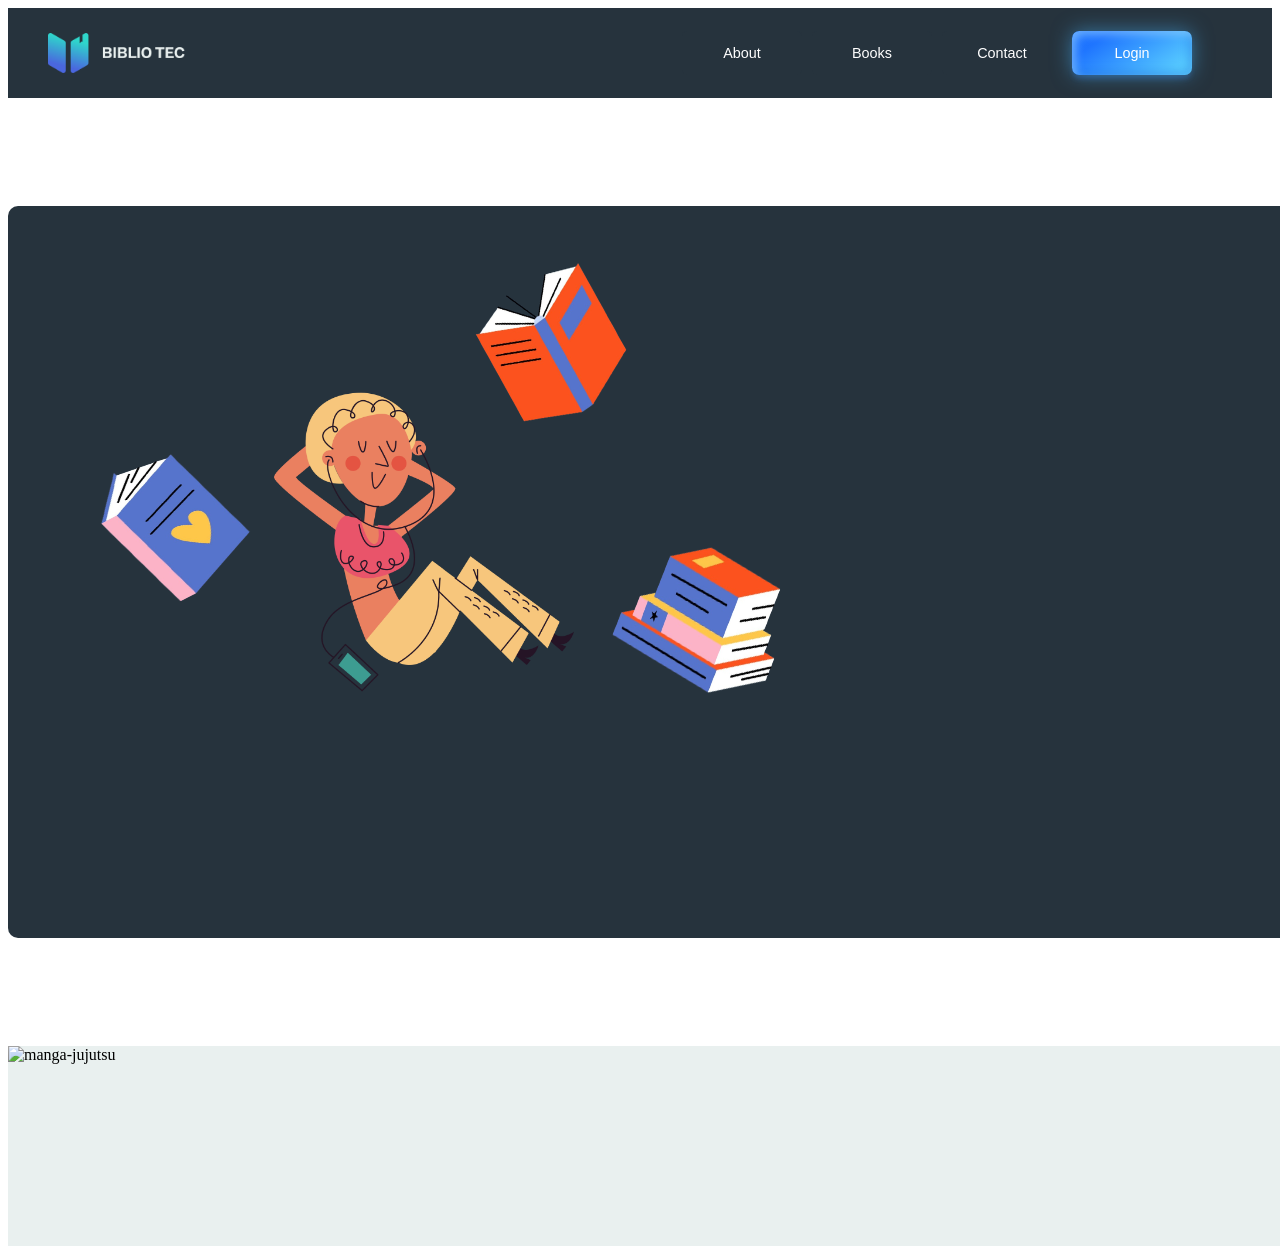
==== index.html @ cd89d14d "atualizado" ====
<!doctype html>
<html lang="pt-BR">
  <head>
    <meta charset="utf-8">
    <meta name="viewport" content="width=device-width, initial-scale=1.0">
    <link rel="stylesheet" href="style.css">
    <title>Exemplo de Header</title>
  </head>
  <header class="header">
       <img src="imagens/Group 106 (1).png" alt="" class="logo">
        <div class="botoes">
       <button class="button">About</button>
     <button class="">Books</button>
     <button class="">Contact</button>
     <div class="btn_space">
     <button class="btn">Login</button>
     </div>
     </div>
      <nav class>
      </nav>
    </header>
  <body>
    
     <div class="container">
      <div class=" slogan">
        <img src="imagens/ouvindo (1).png" alt="" class="mulher">
      <img src="imagens/cut8-removebg-preview (2).png" alt="" class="livro1">
      <img src="imagens/cut6-removebg-preview.png" alt="" class="livro2">
      <img src="imagens/cut7-removebg-preview (2).png" alt="" class="livro3">

        </div>

      </div>

  <script src="script.js"></script>

  <div class="bestseller">
<img src="imagens/D_NQ_NP_2X_841352-MLA82475166057_022025-F.webp" alt="manga-jujutsu" class="manga">
  </div>


  </body>
</html>
---- style.css ----
body {
  display: flex;
  flex-direction: column;
  /* align-items: center; */
  min-height: 100vh;

}

:root {
    --cinza: #26333D; 
    --azul: #4A67DF;
    --ciano: #2FD6CB;
    --cinza-claro: #E9F0EF;
    --branco: #FFFFFF;
}

header {
    height:90px;
    width: auto;
    background-color: #26333D;
    padding: 0 40px;
    /* box-sizing: border-box; */
    display: flex;
    align-items: center;
}

.logo{

    height:40px ;
    width: auto;
    margin-right: auto;

}




.botoes {
  display: flex;
  gap: 10px; 
  margin-right: 40px;
}

button {
--clr-font-main: hsla(0 0% 20% / 100);

  --radii: 0.5em;
  cursor: pointer;
  padding: 0.9em 1.4em;
  min-width: 120px;
  min-height: 44px;
  font-size: var(--size, 0.90rem);
  font-weight: 500;
  transition: 0.8s;
  background-size: 280% auto;
  background-image: linear-gradient(
    325deg,
    var(--btn-bg-2) 0%,
    var(--btn-bg-1) 55%,
    var(--btn-bg-2) 90%
  ); 
  border: none;
  border-radius: var(--radii);
   color: var(--btn-bg-color); 

   background-color: var(--cinza);
  color: hwb(0 100% 0%);
  border: none;
  padding: 8px 16px;
  border-radius: 5px;
  cursor: pointer;
  height: 20px;
  width: 50px; 
}

.mulher{
  height: 300px;
  width: 300px;
  position: relative;
  left: 250px;
  top: 170px;
  margin-left: 0;
  animation: flutuar 5s ease-in-out infinite;

}
  
.slogan{
height: 700px ;
  width: 1700px;
  padding: 1rem;
  background-color: var(--cinza);
  border-radius: 10px;
   font-weight: 600;
  /* color: rgb(31 41 55); */
}

.container{
  box-sizing: border-box;
  width: 2000px
  max-width: 1200px; /* limitação para não estourar telas grandes */
  height: 900px;
  display: flex;
  justify-content: center;
  align-items: center;
  margin: 24px auto; /* centraliza horizontalmente */
}


.btn {
  --clr-font-main: hsla(0 0% 20% / 100);
  --btn-bg-1: hsla(194 100% 69% / 1);
  --btn-bg-2: hsla(217 100% 56% / 1);
  --btn-bg-color: hsla(360 100% 100% / 1);
  --radii: 0.5em;
  cursor: pointer;
  padding: 0.9em 1.4em;
  min-width: 120px;
  min-height: 44px;
  font-size: var(--size, 0.90rem);
  font-weight: 500;
  transition: 0.8s;
  background-size: 280% auto;
  background-image: linear-gradient(
    325deg,
    var(--btn-bg-2) 0%,
    var(--btn-bg-1) 55%,
    var(--btn-bg-2) 90%
  );
  border: none;
  border-radius: var(--radii);
  color: var(--btn-bg-color);
  box-shadow:
    0px 0px 20px rgba(71, 184, 255, 0.5),
    0px 5px 5px -1px rgba(58, 125, 233, 0.25),
    inset 4px 4px 8px rgba(175, 230, 255, 0.5),
    inset -4px -4px 8px rgba(19, 95, 216, 0.35);
}

.btn-shadow:is(:focus, :focus-visible, :active) {
  outline: none;
  box-shadow:
    0 0 0 3px var(--btn-bg-color),
    0 0 0 6px var(--btn-bg-2);
}

.btn:hover {
   background-position: right top;
}

.btn:active {
 transition: linear;
}


.container {
  /* mantido por compatibilidade: usa max-width e margin para centralizar */
  gap: 10px;
}

.folder {
  width: min-content;
  margin: auto;
  animation: float 2s infinite linear;
}



@keyframes flutuar {
  0%,100%{
    transform: translateY(0);
  
  }
  50%{
    transform: translateY(-30px);
  }
}

.livro1{

 height: 150px;
  width: 170px;
  position: relative;
  left: 290px;
  top: 170px;
  margin-left: 0;
  transform: rotate(15deg);
 animation: flutuar 3s ease-in-out infinite;
 
 
}


.livro2{

 height: 150px;
  width: 150px;
  position: relative;
 right: 400px;
  top: 170px;
  margin-left: 0;
   transform: rotate(-15deg);
   margin-bottom: 90px;
    animation: flutuar 3s ease-in-out infinite;
   


 
}

.livro3{
  
 height: 150px;
  width: 150px;
  position: relative;
    top: -100px;

  margin-left: 0;
   transform: rotate(-15deg);
   left: -180px;
   transform: rotate(-15deg);
   animation: flutuar 4s ease-in-out infinite;



}

.bestseller{
  width: 2000px;
  height: 200px;
  background-color: var(--cinza-claro)
}

.manga{
  height: 300px;
  width: 200px;
}
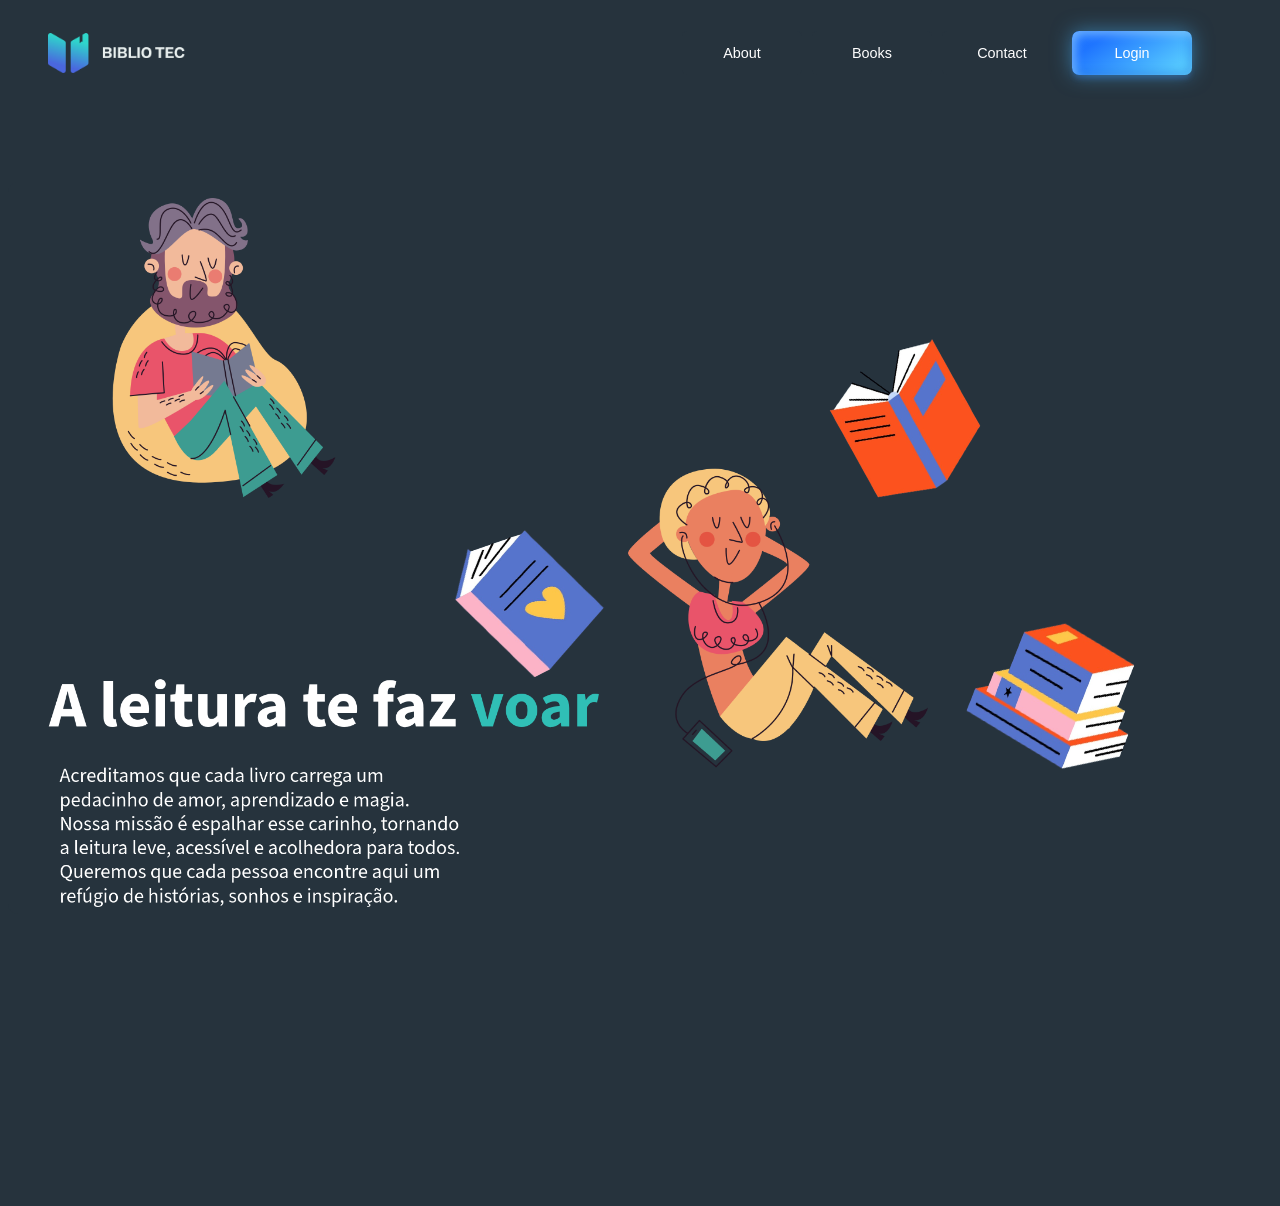
==== commit 4283e59b: "atualizadoJenni" ====
--- a/index.html
+++ b/index.html
@@ -7,7 +7,7 @@
     <title>Exemplo de Header</title>
   </head>
   <header class="header">
-       <img src="imagens/Group 106 (1).png" alt="" class="logo">
+<img src="imagens/Group 106 (1).png" alt="" class="logo">
         <div class="botoes">
        <button class="button">About</button>
      <button class="">Books</button>
@@ -23,20 +23,18 @@
     
      <div class="container">
       <div class=" slogan">
+            <img src="imagens/lendo.png" alt="" class="homem">
         <img src="imagens/ouvindo (1).png" alt="" class="mulher">
       <img src="imagens/cut8-removebg-preview (2).png" alt="" class="livro1">
       <img src="imagens/cut6-removebg-preview.png" alt="" class="livro2">
-      <img src="imagens/cut7-removebg-preview (2).png" alt="" class="livro3">
-
+      <img src="imagens/cut7-removebg-preview (2).png" alt="" class="livro3">   
+        <img src="imagens/Sem título.png" alt="" class="texto1">  
         </div>
 
       </div>
+    
 
-  <script src="script.js"></script>
-
-  <div class="bestseller">
-<img src="imagens/D_NQ_NP_2X_841352-MLA82475166057_022025-F.webp" alt="manga-jujutsu" class="manga">
-  </div>
+<script src="script.js"></script>
 
 
   </body>
--- a/style.css
+++ b/style.css
@@ -3,6 +3,9 @@
   flex-direction: column;
   /* align-items: center; */
   min-height: 100vh;
+  background-color: #26333D;
+  max-width: 1500px;
+  max-height: 100000px;
 
 }
 
@@ -80,9 +83,22 @@
   left: 250px;
   top: 170px;
   margin-left: 0;
-  animation: flutuar 5s ease-in-out infinite;
-
-}
+  animation: flutuar 2s ease-in-out infinite;
+}
+
+
+.homem{
+  height: 300px;
+  width: 300px;
+  left: 300px;
+ 
+margin-bottom: 100px;
+margin-left: 50px;
+  animation: flutuar 2s ease-in-out infinite;
+}
+
+
+
   
 .slogan{
 height: 700px ;
@@ -95,14 +111,13 @@
 }
 
 .container{
-  box-sizing: border-box;
-  width: 2000px
-  max-width: 1200px; /* limitação para não estourar telas grandes */
-  height: 900px;
-  display: flex;
-  justify-content: center;
-  align-items: center;
-  margin: 24px auto; /* centraliza horizontalmente */
+
+width: 1900px;
+
+height: 900px;
+display: flex;
+justify-content: center;
+align-items: center;
 }
 
 
@@ -153,8 +168,8 @@
 
 
 .container {
-  /* mantido por compatibilidade: usa max-width e margin para centralizar */
-  gap: 10px;
+  width: fit-content;
+  gap: 10px
 }
 
 .folder {
@@ -200,6 +215,7 @@
   margin-left: 0;
    transform: rotate(-15deg);
    margin-bottom: 90px;
+   left: ;
     animation: flutuar 3s ease-in-out infinite;
    
 
@@ -220,18 +236,12 @@
    transform: rotate(-15deg);
    animation: flutuar 4s ease-in-out infinite;
 
-
-
-}
-
-.bestseller{
-  width: 2000px;
-  height: 200px;
-  background-color: var(--cinza-claro)
-}
-
-.manga{
-  height: 300px;
-  width: 200px;
-}
-
+}
+
+.texto1{
+height: 600PX;
+width: 600px;
+bottom: 100px;
+
+
+}
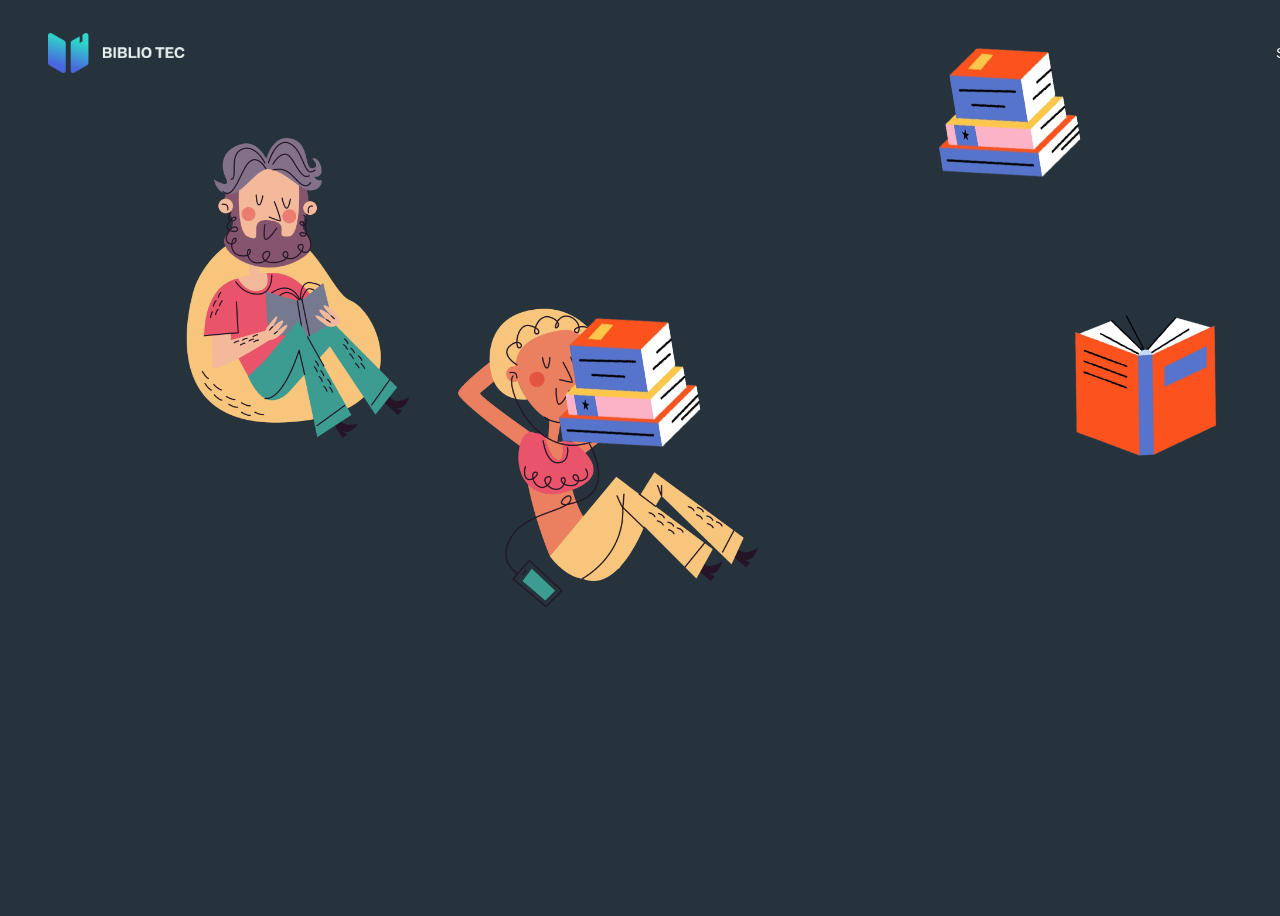
==== commit 4b7f9d7e: "atualizando" ====
--- a/index.html
+++ b/index.html
@@ -6,33 +6,31 @@
     <link rel="stylesheet" href="style.css">
     <title>Exemplo de Header</title>
   </head>
-  <header class="header">
-<img src="imagens/Group 106 (1).png" alt="" class="logo">
-        <div class="botoes">
-       <button class="button">About</button>
-     <button class="">Books</button>
-     <button class="">Contact</button>
-     <div class="btn_space">
-     <button class="btn">Login</button>
-     </div>
-     </div>
-      <nav class>
-      </nav>
-    </header>
+ 
   <body>
+   <header>
+  <img src="imagens/Group 106 (1).png" alt="" class="logo">
+  <div class="container_botoes">
+    <button>Sobre</button>
+    <button>Livros</button>
+    <button>Contato</button>
+    <button class="btn">Login</button>
+  </div>
+</header>
+
+<div class="container">
+  <img src="imagens/lendo.png" alt="" class="homem">
+  <img src="imagens/ouvindo (1).png" alt="" class="mulher">
+  <img src="imagens/cut7-removebg-preview (2).png" alt="" class="livro1">
+  <img src="imagens/cut8-removebg-preview (2).png" alt="" class="livro2">
+  <img src="imagens/cut8-removebg-preview (3).png" alt="" class="livro3">
+
+</div>
+      
+      
+
     
-     <div class="container">
-      <div class=" slogan">
-            <img src="imagens/lendo.png" alt="" class="homem">
-        <img src="imagens/ouvindo (1).png" alt="" class="mulher">
-      <img src="imagens/cut8-removebg-preview (2).png" alt="" class="livro1">
-      <img src="imagens/cut6-removebg-preview.png" alt="" class="livro2">
-      <img src="imagens/cut7-removebg-preview (2).png" alt="" class="livro3">   
-        <img src="imagens/Sem título.png" alt="" class="texto1">  
-        </div>
 
-      </div>
-    
 
 <script src="script.js"></script>
 
--- a/style.css
+++ b/style.css
@@ -1,11 +1,10 @@
 body {
   display: flex;
   flex-direction: column;
-  /* align-items: center; */
   min-height: 100vh;
   background-color: #26333D;
   max-width: 1500px;
-  max-height: 100000px;
+  max-height: 1200px;
 
 }
 
@@ -18,13 +17,12 @@
 }
 
 header {
-    height:90px;
-    width: auto;
-    background-color: #26333D;
-    padding: 0 40px;
-    /* box-sizing: border-box; */
-    display: flex;
-    align-items: center;
+  display: flex;
+  align-items: center;
+  justify-content: space-between;
+  padding: 0 40px;
+  background-color: #26333D;
+  height: 90px;
 }
 
 .logo{
@@ -38,10 +36,10 @@
 
 
 
-.botoes {
-  display: flex;
-  gap: 10px; 
-  margin-right: 40px;
+.botao1 {
+ 
+ width: auto;
+margin-left: auto;
 }
 
 button {
@@ -80,9 +78,10 @@
   height: 300px;
   width: 300px;
   position: relative;
-  left: 250px;
+ 
   top: 170px;
   margin-left: 0;
+
   animation: flutuar 2s ease-in-out infinite;
 }
 
@@ -91,9 +90,9 @@
   height: 300px;
   width: 300px;
   left: 300px;
- 
 margin-bottom: 100px;
-margin-left: 50px;
+margin-left: 100px;
+  
   animation: flutuar 2s ease-in-out infinite;
 }
 
@@ -110,14 +109,14 @@
   /* color: rgb(31 41 55); */
 }
 
-.container{
-
-width: 1900px;
-
-height: 900px;
-display: flex;
-justify-content: center;
-align-items: center;
+.container {
+  display: flex;
+  align-items: flex-start; /* elementos alinhados ao topo */
+  justify-content: flex-start; /* alinha à esquerda */
+  gap: 20px; /* espaço entre as imagens */
+  margin-top: 40px; /* distância do header */
+  margin-left: 40px; /* um pequeno recuo da borda */
+  flex-wrap: wrap; /* permite quebrar linha se precisar */
 }
 
 
@@ -130,6 +129,7 @@
   cursor: pointer;
   padding: 0.9em 1.4em;
   min-width: 120px;
+  margin-left: 100px;
   min-height: 44px;
   font-size: var(--size, 0.90rem);
   font-weight: 500;
@@ -215,7 +215,7 @@
   margin-left: 0;
    transform: rotate(-15deg);
    margin-bottom: 90px;
-   left: ;
+
     animation: flutuar 3s ease-in-out infinite;
    
 
@@ -243,5 +243,11 @@
 width: 600px;
 bottom: 100px;
 
-
-}+}
+.container_botoes {
+  display: flex;
+  gap: 10px;
+  justify-content: flex-end;
+  width: 100%;
+margin-left: 1050px;
+}
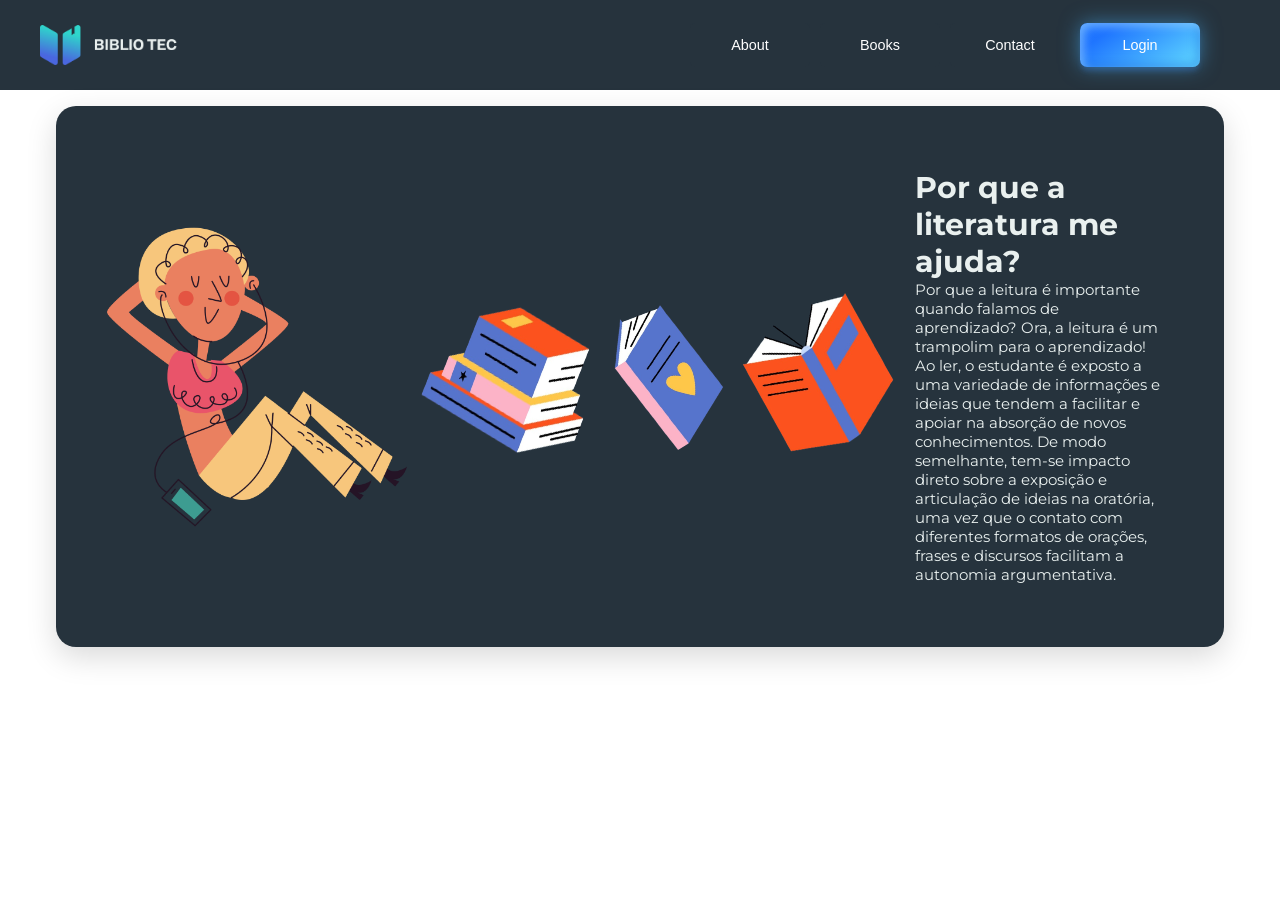
==== commit a6e33c81: "fonte alterada" ====
--- a/index.html
+++ b/index.html
@@ -3,34 +3,44 @@
   <head>
     <meta charset="utf-8">
     <meta name="viewport" content="width=device-width, initial-scale=1.0">
+    <style>
+    @import url('https://fonts.googleapis.com/css2?family=Inter:ital,opsz,wght@0,14..32,100..900;1,14..32,100..900&family=Montserrat:ital,wght@0,100..900;1,100..900&display=swap');
+    </style>
     <link rel="stylesheet" href="style.css">
     <title>Exemplo de Header</title>
   </head>
- 
+  <header class="header">
+        <img class="logo" src="/imagens/Group 106 (1).png" alt="">
+        <div class="botoes">
+       <button class="button">About</button>
+     <button class="">Books</button>
+     <button class="">Contact</button>
+     <div class="btn_space">
+     <button class="btn">Login</button>
+     </div>
+     </div>
+      <nav class>
+      </nav>
+    </header>
   <body>
-   <header>
-  <img src="imagens/Group 106 (1).png" alt="" class="logo">
-  <div class="container_botoes">
-    <button>Sobre</button>
-    <button>Livros</button>
-    <button>Contato</button>
-    <button class="btn">Login</button>
-  </div>
-</header>
+     <div class="container">
+      <div class=" slogan">
+        <img src="imagens/ouvindo (1).png" alt="" class="mulher">
+      <img src="imagens/cut8-removebg-preview (2).png" alt="" class="livro1">
+      <img src="imagens/cut6-removebg-preview.png" alt="" class="livro2">
+      <img src="imagens/cut7-removebg-preview (2).png" alt="" class="livro3">
 
-<div class="container">
-  <img src="imagens/lendo.png" alt="" class="homem">
-  <img src="imagens/ouvindo (1).png" alt="" class="mulher">
-  <img src="imagens/cut7-removebg-preview (2).png" alt="" class="livro1">
-  <img src="imagens/cut8-removebg-preview (2).png" alt="" class="livro2">
-  <img src="imagens/cut8-removebg-preview (3).png" alt="" class="livro3">
-
-</div>
-      
-      
-
-    
-
+      <div class="texto">
+        <h1>
+          Por que a literatura me ajuda?
+        </h1>
+            <p class="inter-<uniquifier> ">
+              Por que a leitura é importante quando falamos de aprendizado? Ora, a leitura é um trampolim para o aprendizado! Ao ler, o estudante é exposto a uma variedade de informações e ideias que tendem a facilitar e apoiar na absorção de novos conhecimentos.
+             De modo semelhante, tem-se impacto direto sobre a exposição e articulação de ideias na oratória, uma vez que o contato com diferentes formatos de orações, frases e discursos facilitam a autonomia argumentativa.
+            </p>
+      </div>
+        </div>
+      </div>
 
 <script src="script.js"></script>
 
--- a/style.css
+++ b/style.css
@@ -1,11 +1,15 @@
+@import url("https://fonts.googleapis.com/css2?family=Material+Symbols+Outlined");
+*{
+    margin:0;
+    padding:0;
+    box-sizing: border-box;
+}
 body {
   display: flex;
   flex-direction: column;
+  /* align-items: center; */
   min-height: 100vh;
-  background-color: #26333D;
-  max-width: 1500px;
-  max-height: 1200px;
-
+  font-family: "Montserrat", sans-serif;
 }
 
 :root {
@@ -17,12 +21,13 @@
 }
 
 header {
-  display: flex;
-  align-items: center;
-  justify-content: space-between;
-  padding: 0 40px;
-  background-color: #26333D;
-  height: 90px;
+    height:90px;
+    width: auto;
+    background-color: #26333D;
+    padding: 0 40px;
+    /* box-sizing: border-box; */
+    display: flex;
+    align-items: center;
 }
 
 .logo{
@@ -36,10 +41,10 @@
 
 
 
-.botao1 {
- 
- width: auto;
-margin-left: auto;
+.botoes {
+  display: flex;
+  gap: 10px; 
+  margin-right: 40px;
 }
 
 button {
@@ -73,50 +78,41 @@
   height: 20px;
   width: 50px; 
 }
-
 .mulher{
   height: 300px;
   width: 300px;
+  /* permitir fluxo normal dentro do flex */
+  position: static;
+  margin: 0 10px 0 0;
+  animation: flutuar 2s ease-in-out infinite;
+}
+  
+.slogan {
   position: relative;
- 
-  top: 170px;
-  margin-left: 0;
-
-  animation: flutuar 2s ease-in-out infinite;
-}
-
-
-.homem{
-  height: 300px;
-  width: 300px;
-  left: 300px;
-margin-bottom: 100px;
-margin-left: 100px;
-  
-  animation: flutuar 2s ease-in-out infinite;
-}
-
-
-
-  
-.slogan{
-height: 700px ;
-  width: 1700px;
-  padding: 1rem;
+  display: flex; /* mantém a mulher centralizada */
+  align-items: center;
+  justify-content: center;
+  padding: 3.2rem;
   background-color: var(--cinza);
-  border-radius: 10px;
-   font-weight: 600;
-  /* color: rgb(31 41 55); */
-}
+  border-radius: 20px;
+  box-shadow: 0 10px 30px rgba(0,0,0,0.15);
+  overflow: visible;
+  min-width: 720px; /* aumenta "fundo" sem alterar container */
+  box-sizing: border-box;
+  z-index: 0;
+}
+
 
 .container {
   display: flex;
-  align-items: flex-start; /* elementos alinhados ao topo */
-  justify-content: flex-start; /* alinha à esquerda */
-  gap: 20px; /* espaço entre as imagens */
-  margin-top: 40px; /* distância do header */
-  margin-left: 40px; /* um pequeno recuo da borda */
-  flex-wrap: wrap; /* permite quebrar linha se precisar */
+  gap: 2rem;
+  align-items: center;
+  justify-content: center;
+  width: 100%;
+  max-width: 1200px;
+  margin: 0 auto;
+  padding: 1rem;
+  box-sizing: border-box;
 }
 
 
@@ -129,7 +125,6 @@
   cursor: pointer;
   padding: 0.9em 1.4em;
   min-width: 120px;
-  margin-left: 100px;
   min-height: 44px;
   font-size: var(--size, 0.90rem);
   font-weight: 500;
@@ -169,7 +164,8 @@
 
 .container {
   width: fit-content;
-  gap: 10px
+  gap: 10px;
+ /* transform: translateX(-720px); */
 }
 
 .folder {
@@ -178,7 +174,9 @@
   animation: float 2s infinite linear;
 }
 
-
+.mulher{
+
+}
 
 @keyframes flutuar {
   0%,100%{
@@ -189,65 +187,46 @@
     transform: translateY(-30px);
   }
 }
-
 .livro1{
-
- height: 150px;
+  height: 150px;
   width: 170px;
-  position: relative;
-  left: 290px;
-  top: 170px;
-  margin-left: 0;
+  position: static;
+  margin: 0 10px;
   transform: rotate(15deg);
- animation: flutuar 3s ease-in-out infinite;
- 
- 
+  animation: flutuar 3s ease-in-out infinite;
 }
 
 
 .livro2{
-
- height: 150px;
+  height: 150px;
   width: 150px;
-  position: relative;
- right: 400px;
-  top: 170px;
-  margin-left: 0;
-   transform: rotate(-15deg);
-   margin-bottom: 90px;
-
-    animation: flutuar 3s ease-in-out infinite;
-   
-
-
- 
-}
-
-.livro3{
-  
- height: 150px;
+  position: static;
+  margin: 0 10px;
+  transform: rotate(-15deg);
+  animation: flutuar 3s ease-in-out infinite;
+}
+
+ .livro3{
+  height: 150px;
   width: 150px;
-  position: relative;
-    top: -100px;
-
-  margin-left: 0;
-   transform: rotate(-15deg);
-   left: -180px;
-   transform: rotate(-15deg);
-   animation: flutuar 4s ease-in-out infinite;
-
-}
-
-.texto1{
-height: 600PX;
-width: 600px;
-bottom: 100px;
-
-}
-.container_botoes {
-  display: flex;
-  gap: 10px;
-  justify-content: flex-end;
-  width: 100%;
-margin-left: 1050px;
-}
+  position: static;
+  margin: 0 10px;
+  transform: rotate(-15deg);
+  animation: flutuar 4s ease-in-out infinite;
+}
+
+
+.texto {
+  flex: 1 1 35%;
+  max-width: 520px;
+  text-align: left;
+  color: var(--cinza-claro);
+  padding: 0.75rem;
+  box-sizing: border-box;
+  font-family: "Montserrat", sans-serif;
+  font-size: 0.95rem;
+}
+
+
+
+
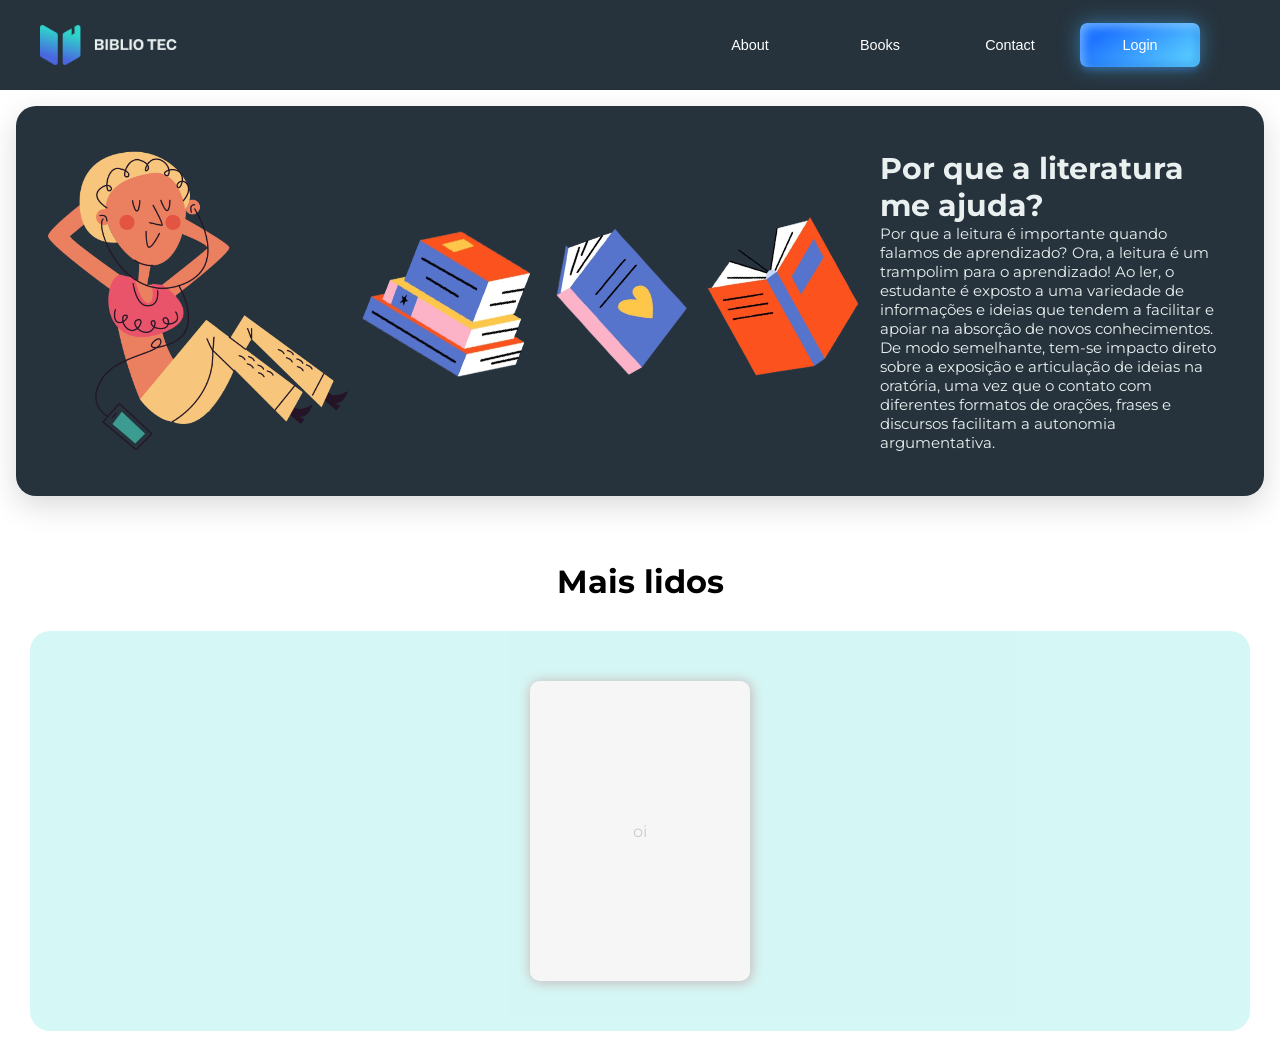
==== commit e438c0fd: "atualizado31/10" ====
--- a/index.html
+++ b/index.html
@@ -7,7 +7,8 @@
     @import url('https://fonts.googleapis.com/css2?family=Inter:ital,opsz,wght@0,14..32,100..900;1,14..32,100..900&family=Montserrat:ital,wght@0,100..900;1,100..900&display=swap');
     </style>
     <link rel="stylesheet" href="style.css">
-    <title>Exemplo de Header</title>
+    <link rel="icon" href="imagens/Group (1).png">
+    <title>Bibliotec</title>
   </head>
   <header class="header">
         <img class="logo" src="/imagens/Group 106 (1).png" alt="">
@@ -23,8 +24,8 @@
       </nav>
     </header>
   <body>
-     <div class="container">
-      <div class=" slogan">
+     <div class="containerSlogan">
+      <div class="slogan">
         <img src="imagens/ouvindo (1).png" alt="" class="mulher">
       <img src="imagens/cut8-removebg-preview (2).png" alt="" class="livro1">
       <img src="imagens/cut6-removebg-preview.png" alt="" class="livro2">
@@ -34,7 +35,7 @@
         <h1>
           Por que a literatura me ajuda?
         </h1>
-            <p class="inter-<uniquifier> ">
+            <p>
               Por que a leitura é importante quando falamos de aprendizado? Ora, a leitura é um trampolim para o aprendizado! Ao ler, o estudante é exposto a uma variedade de informações e ideias que tendem a facilitar e apoiar na absorção de novos conhecimentos.
              De modo semelhante, tem-se impacto direto sobre a exposição e articulação de ideias na oratória, uma vez que o contato com diferentes formatos de orações, frases e discursos facilitam a autonomia argumentativa.
             </p>
@@ -42,6 +43,20 @@
         </div>
       </div>
 
+      <div class="maislidos">
+        <h1>Mais lidos</h1>
+      </div>
+      <div class="maisLidosLivros">
+        <div class="books">
+
+        
+            <div class="cover">
+          <p>oi</p>
+            </div>
+        </div>
+      
+      </div>
+
 <script src="script.js"></script>
 
 
--- a/style.css
+++ b/style.css
@@ -92,27 +92,30 @@
   display: flex; /* mantém a mulher centralizada */
   align-items: center;
   justify-content: center;
-  padding: 3.2rem;
+  padding: 2rem;
   background-color: var(--cinza);
   border-radius: 20px;
   box-shadow: 0 10px 30px rgba(0,0,0,0.15);
   overflow: visible;
-  min-width: 720px; /* aumenta "fundo" sem alterar container */
+  width: 100%;
+  max-width: 1900px; /* aumentado para 1900px conforme solicitado */
+  margin: 0 auto; /* centraliza o slogan em telas maiores */
   box-sizing: border-box;
   z-index: 0;
 }
 
 
-.container {
+.containerSlogan {
   display: flex;
   gap: 2rem;
   align-items: center;
   justify-content: center;
   width: 100%;
-  max-width: 1200px;
+  max-width: 1900px; /* mantém alinhado com o .slogan */
   margin: 0 auto;
   padding: 1rem;
   box-sizing: border-box;
+
 }
 
 
@@ -162,10 +165,10 @@
 }
 
 
-.container {
+.container{
   width: fit-content;
   gap: 10px;
- /* transform: translateX(-720px); */
+
 }
 
 .folder {
@@ -174,9 +177,6 @@
   animation: float 2s infinite linear;
 }
 
-.mulher{
-
-}
 
 @keyframes flutuar {
   0%,100%{
@@ -229,4 +229,86 @@
 
 
 
-
+.maislidos{
+  display: flex;
+  justify-content: center;
+  margin-top: 50px;
+
+}
+
+.maisLidosLivros{
+ display: flex;
+  justify-content: center;
+  /* width: 1000px; */
+  height: 400px;
+  background-color: #2FD6CB;
+  opacity: 20%;
+  margin: 30px;
+  border-radius: 20px;
+  padding: 20px;
+  align-items: center;
+}
+
+.books{
+
+  position: relative;
+  border-radius: 10px;
+  width: 220px;
+  height: 300px;
+  background-color: whitesmoke;
+  -webkit-box-shadow: 1px 1px 12px #000;
+  box-shadow: 1px 1px 12px #000;
+  -webkit-transform: preserve-3d;
+  -ms-transform: preserve-3d;
+  transform: preserve-3d;
+  -webkit-perspective: 2000px;
+  perspective: 2000px;
+  display: -webkit-box;
+  display: -ms-flexbox;
+  display: flex;
+  -webkit-box-align: center;
+  -ms-flex-align: center;
+  align-items: center;
+  -webkit-box-pack: center;
+  -ms-flex-pack: center;
+  justify-content: center;
+  color: #000;
+
+}
+
+.cover{
+    top: 0;
+  position: absolute;
+  background-color: lightgray;
+  width: 100%;
+  height: 100%;
+  border-radius: 10px;
+  cursor: pointer;
+  -webkit-transition: all 0.5s;
+  transition: all 0.5s;
+  -webkit-transform-origin: 0;
+  -ms-transform-origin: 0;
+  transform-origin: 0;
+  -webkit-box-shadow: 1px 1px 12px #000;
+  box-shadow: 1px 1px 12px #000;
+  display: -webkit-box;
+  display: -ms-flexbox;
+  display: flex;
+  -webkit-box-align: center;
+  -ms-flex-align: center;
+  align-items: center;
+  -webkit-box-pack: center;
+  -ms-flex-pack: center;
+  justify-content: center;
+
+}
+
+
+
+.books:hover .cover {
+  -webkit-transition: all 0.5s;
+  transition: all 0.5s;
+  -webkit-transform: rotatey(-80deg);
+  -ms-transform: rotatey(-80deg);
+  transform: rotatey(-80deg);
+}
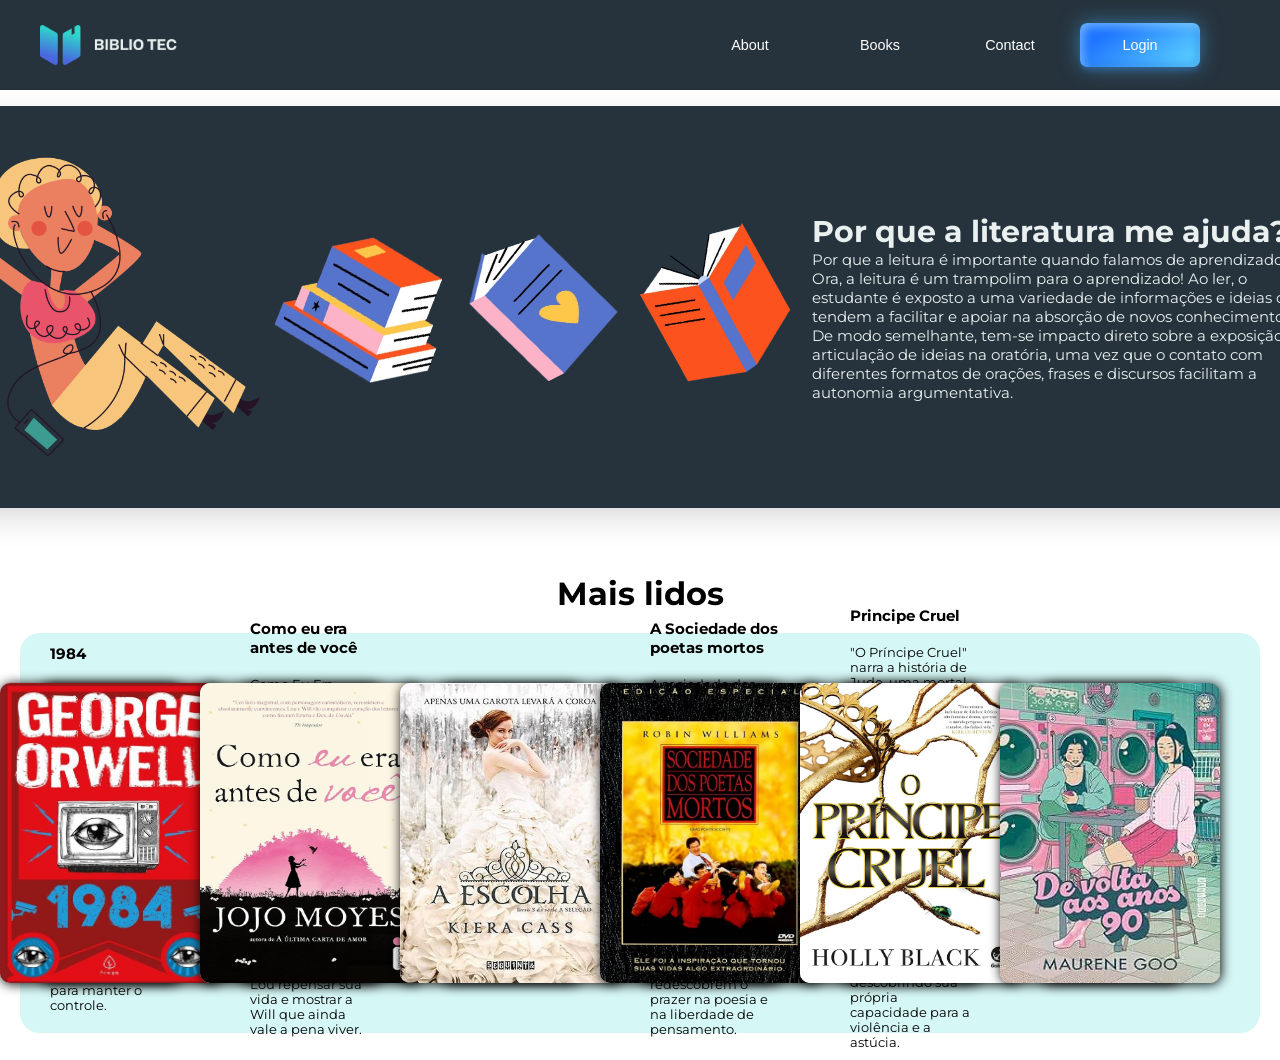
==== commit 2358f938: "livros feitos" ====
--- a/index.html
+++ b/index.html
@@ -48,12 +48,66 @@
       </div>
       <div class="maisLidosLivros">
         <div class="books">
-
-        
+          <div class="sinopse">
+          <h2>1984</h2>
+          <p>O livro "1984" de George Orwell é uma distopia sobre Winston Smith, que vive sob um regime totalitário em Oceânia, um superestado controlado pelo Partido e pelo "Grande Irmão". O governo exerce vigilância constante através de "teletelas" e manipula a história e a linguagem ("Novilíngua") para manter o controle.</p>
+          </div>
+          <div class="cover">
+              <img src="/imagens/1984.jpg" alt="" height="300px" width="220px">
+          </div>
+          <!-- <h3>1984</h3> -->
+         </div>
+          <div class="books">
+            <div class="sinopse">
+            <h2>Como eu era antes de você</h2>
+            <p>Como Eu Era Antes de Você, de Jojo Moyes, conta a história de Louisa Clark, uma jovem simples que aceita trabalhar como cuidadora de Will Traynor, um homem rico que ficou tetraplégico após um acidente. Eles têm uma relação difícil, com o tempo surgem carinho e amor entre os dois. A convivência faz Lou repensar sua vida e mostrar a Will que ainda vale a pena viver.</p>
+            </div>
             <div class="cover">
-          <p>oi</p>
+              <img src="/imagens/como eu er aantes de vc.jpg" alt="" height="300px" width="220px">
             </div>
-        </div>
+            <!-- <h3>Como eu era antes de Você<h3> -->
+         </div>
+         <div class="books">
+          <div class="sinopse">
+            <h2>A Escolha</h2>
+            <p>"A Escolha" é o terceiro livro da série "A Seleção" de Kiera Cass. A história acompanha America Singer enquanto o concurso para escolher a futura esposa do Príncipe Maxon se aproxima do fim, e ela precisa lutar para conquistar seu futuro.</p>
+            </div>
+            <div class="cover">
+              <img src="/imagens/a escolha.jpg" alt="" height="300px" width="220px">
+            </div>
+            <!-- <h3>A Escolha</h3> -->
+         </div>
+         <div class="books">
+           <div class="sinopse">
+            <h2>A Sociedade dos poetas mortos</h2>
+            <p> A sociedade dos poetas mortos narra a história do professor de literatura John Keating, que chega à tradicional e conservadora Welton Academy e usa métodos de ensino pouco ortodoxos para inspirar seus alunos. Os estudantes, pressionados pelas expectativas da escola e de seus pais, redescobrem o prazer na poesia e na liberdade de pensamento.</p>
+            </div>
+            <div class="cover">
+              <img src="/imagens/sociedadeDosPoetasMortos.webp" alt="" height="300px" width="220px">
+            </div>
+            <!-- <h3>A Sociedade dos poetas mortos</h3> -->
+         </div>
+         <div class="books">
+          <div class="sinopse">
+            <h2>Principe Cruel</h2>
+            <p> "O Príncipe Cruel" narra a história de Jude, uma mortal levada ao Reino das Fadas após o assassinato de seus pais. Dez anos depois, ela deseja pertencer ao mundo feérico, mas é desprezada pelos habitantes, especialmente pelo Príncipe Cardan. Para conquistar seu lugar na corte e superar o ódio de Cardan, Jude se envolve em intrigas políticas e traições, descobrindo sua própria capacidade para a violência e a astúcia. </p>
+            </div>
+            <div class="cover">
+              <img src="/imagens/principeCruel.jpg" alt="" height="300px" width="220px">
+            </div>
+            <!-- <h3>Principe Cruel</h3> -->
+         </div>
+          <div class="books">
+            <div class="sinopse">
+            <h2>De volta aos anos 90</h2>
+            <p>De Volta aos Anos 90 conta sobre Samantha, que acidentalmente viaja para o ano de 1995 e precisa se unir à sua mãe, Priscilla, uma adolescente prestes a terminar o ensino médio, para conseguir voltar ao presente. </p>
+            </div>
+            <div class="cover">
+              <img src="/imagens/De volta aos anos 90.jpg" alt="" height="300px" width="220px"> 
+            </div>
+            <!-- <h3> De volta aos anos 90</h3> -->
+         </div>
+         <span id="next-btn" class="material-symbols-outlined">
       
       </div>
 
--- a/style.css
+++ b/style.css
@@ -92,16 +92,15 @@
   display: flex; /* mantém a mulher centralizada */
   align-items: center;
   justify-content: center;
-  padding: 2rem;
+  padding: 3.2rem;
   background-color: var(--cinza);
   border-radius: 20px;
   box-shadow: 0 10px 30px rgba(0,0,0,0.15);
   overflow: visible;
-  width: 100%;
-  max-width: 1900px; /* aumentado para 1900px conforme solicitado */
-  margin: 0 auto; /* centraliza o slogan em telas maiores */
+  min-width:1868px; /* aumenta "fundo" sem alterar container */
   box-sizing: border-box;
   z-index: 0;
+  
 }
 
 
@@ -241,16 +240,15 @@
   justify-content: center;
   /* width: 1000px; */
   height: 400px;
-  background-color: #2FD6CB;
-  opacity: 20%;
-  margin: 30px;
+  background-color: rgba(47, 214, 203, 0.2); /* Cor #2FD6CB com 20% de opacidade */
+  margin: 20px;
   border-radius: 20px;
   padding: 20px;
   align-items: center;
+  gap: 60px; /* Adiciona espaço entre as divs books */
 }
 
 .books{
-
   position: relative;
   border-radius: 10px;
   width: 220px;
@@ -263,25 +261,19 @@
   transform: preserve-3d;
   -webkit-perspective: 2000px;
   perspective: 2000px;
-  display: -webkit-box;
-  display: -ms-flexbox;
-  display: flex;
-  -webkit-box-align: center;
-  -ms-flex-align: center;
-  align-items: center;
-  -webkit-box-pack: center;
-  -ms-flex-pack: center;
+  display: flex;
+  flex-direction: column;
+  align-items: center;
   justify-content: center;
   color: #000;
-
 }
 
 .cover{
-    top: 0;
+  top: 0;
   position: absolute;
   background-color: lightgray;
-  width: 100%;
-  height: 100%;
+  width: 220px;  /* Mesmo tamanho que .books */
+  height: 300px; /* Mesmo tamanho que .books */
   border-radius: 10px;
   cursor: pointer;
   -webkit-transition: all 0.5s;
@@ -300,7 +292,19 @@
   -webkit-box-pack: center;
   -ms-flex-pack: center;
   justify-content: center;
-
+  overflow: hidden;
+}
+
+.image-caption {
+  position: absolute;
+  bottom: 10px;
+  left: 10px;
+  background-color: rgba(0, 0, 0, 0.7);
+  color: white;
+  padding: 5px 10px;
+  border-radius: 4px;
+  font-size: 0.8rem;
+  font-family: "Montserrat", sans-serif;
 }
 
 
@@ -310,5 +314,31 @@
   transition: all 0.5s;
   -webkit-transform: rotatey(-80deg);
   -ms-transform: rotatey(-80deg);
-  transform: rotatey(-80deg);
-}
+  transform: rotatey(-90deg);
+}
+.sinopse p {
+  padding: 10px;
+  font-size: 0.8rem;
+  text-align:left;
+}
+
+.sinopse h2{
+  text-align: left;
+  margin-bottom: 10px;
+  margin-left: 10px;
+  font-size:15px ;
+}
+
+.books h3 {
+  position: absolute;
+  bottom: -37px; /* Posiciona abaixo do card */
+  left: 0;
+  width: 100%;
+  text-align: center;
+  font-size: 0.85rem;
+  color: #666;
+  font-family: "Montserrat", sans-serif;
+}
+
+
+
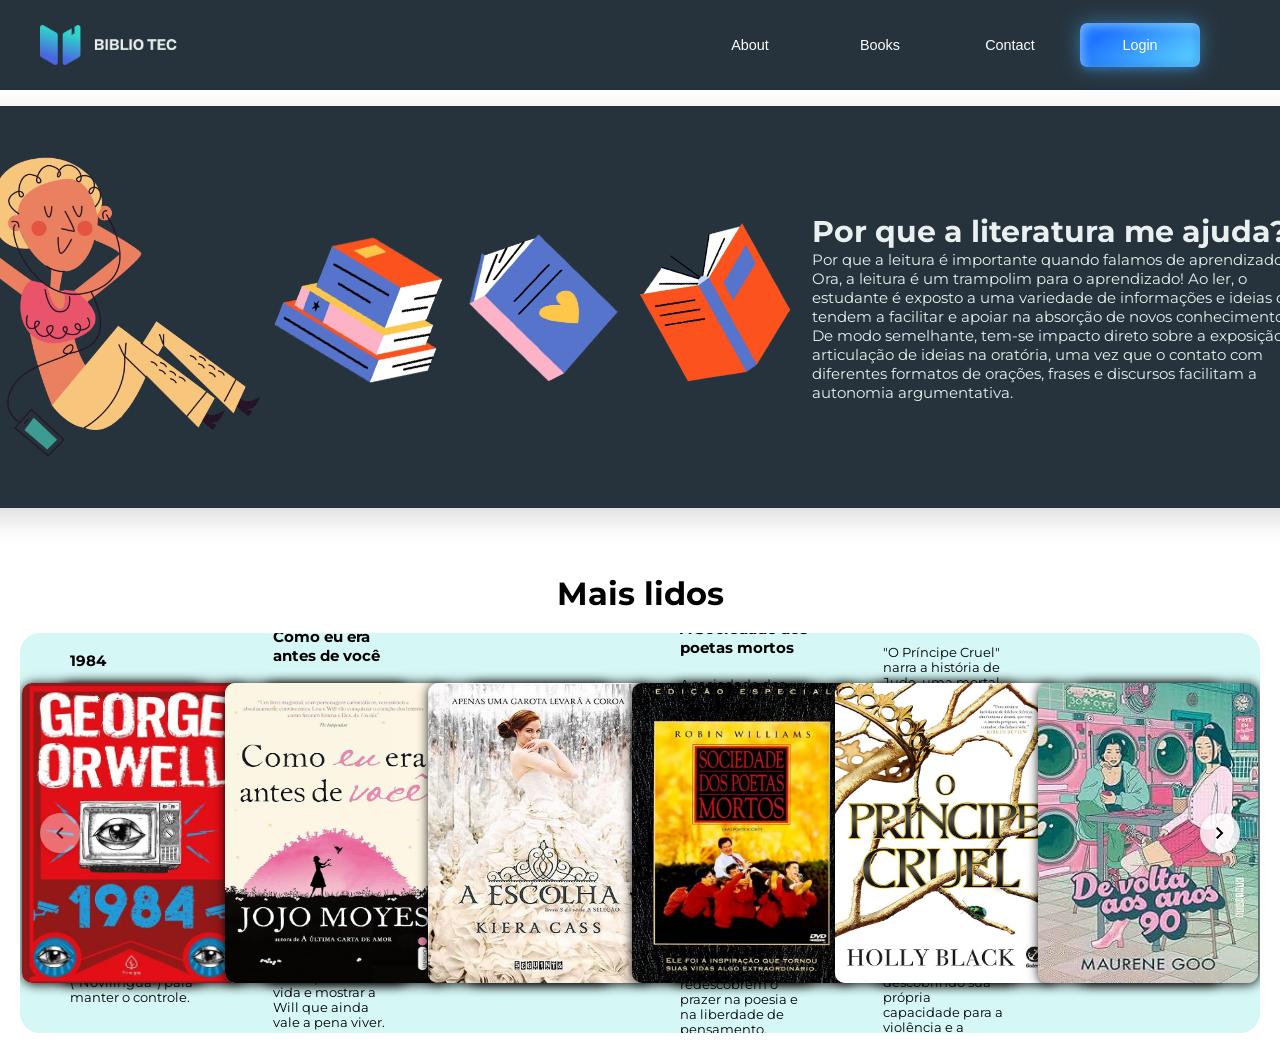
==== commit d545d8ed: "carrousel feito" ====
--- a/index.html
+++ b/index.html
@@ -6,6 +6,7 @@
     <style>
     @import url('https://fonts.googleapis.com/css2?family=Inter:ital,opsz,wght@0,14..32,100..900;1,14..32,100..900&family=Montserrat:ital,wght@0,100..900;1,100..900&display=swap');
     </style>
+    <link rel="stylesheet" href="https://fonts.googleapis.com/css2?family=Material+Symbols+Outlined:opsz,wght,FILL,GRAD@24,400,0,0" />
     <link rel="stylesheet" href="style.css">
     <link rel="icon" href="imagens/Group (1).png">
     <title>Bibliotec</title>
@@ -47,6 +48,13 @@
         <h1>Mais lidos</h1>
       </div>
       <div class="maisLidosLivros">
+          <span id="prev-btn" class="material-symbols-outlined">
+            chevron_left
+          </span>
+          <span id="next-btn" class="material-symbols-outlined">
+            chevron_right
+          </span>
+      <div id="caroussel-books">
         <div class="books">
           <div class="sinopse">
           <h2>1984</h2>
@@ -107,8 +115,10 @@
             </div>
             <!-- <h3> De volta aos anos 90</h3> -->
          </div>
-         <span id="next-btn" class="material-symbols-outlined">
-      
+         
+       
+        
+      </div>
       </div>
 
 <script src="script.js"></script>
--- a/style.css
+++ b/style.css
@@ -235,17 +235,59 @@
 
 }
 
-.maisLidosLivros{
- display: flex;
-  justify-content: center;
-  /* width: 1000px; */
+.maisLidosLivros {
+  position: relative;
+  display: flex;
+  justify-content: center;
   height: 400px;
-  background-color: rgba(47, 214, 203, 0.2); /* Cor #2FD6CB com 20% de opacidade */
+  background-color: rgba(47, 214, 203, 0.2);
   margin: 20px;
   border-radius: 20px;
   padding: 20px;
   align-items: center;
-  gap: 60px; /* Adiciona espaço entre as divs books */
+  overflow: hidden;
+}
+
+#caroussel-books {
+  display: flex;
+  gap: 60px;
+  transition: transform 0.5s ease;
+  padding: 0 20px;
+  position: relative;
+  min-width: 100%;
+}
+
+/* Navigation Buttons */
+#prev-btn,
+#next-btn {
+  position: absolute;
+  top: 50%;
+  transform: translateY(-50%);
+  background-color: rgba(255, 255, 255, 0.8);
+  border-radius: 50%;
+  width: 40px;
+  height: 40px;
+  display: flex;
+  align-items: center;
+  justify-content: center;
+  cursor: pointer;
+  z-index: 10;
+  transition: all 0.3s ease;
+  box-shadow: 0 2px 5px rgba(0,0,0,0.2);
+}
+
+#prev-btn {
+  left: 20px;
+}
+
+#next-btn {
+  right: 20px;
+}
+
+#prev-btn:hover,
+#next-btn:hover {
+  background-color: white;
+  box-shadow: 0 3px 8px rgba(0,0,0,0.3);
 }
 
 .books{
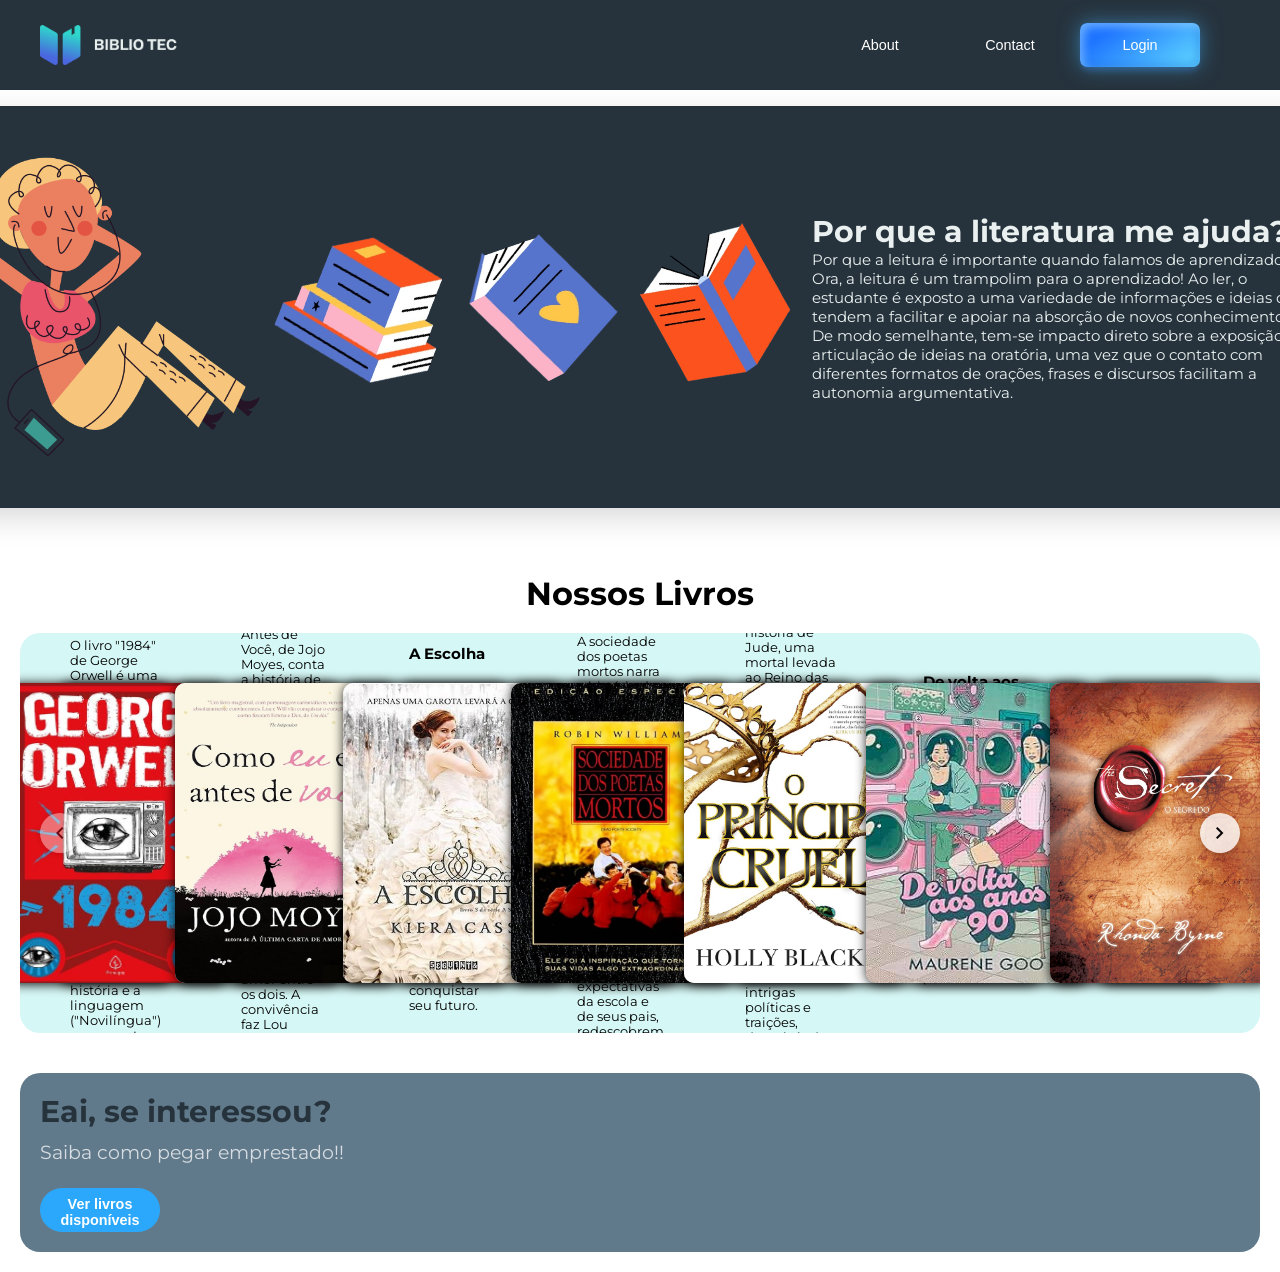
==== commit bc44f7b6: "atualizadoLogin" ====
--- a/index.html
+++ b/index.html
@@ -7,18 +7,18 @@
     @import url('https://fonts.googleapis.com/css2?family=Inter:ital,opsz,wght@0,14..32,100..900;1,14..32,100..900&family=Montserrat:ital,wght@0,100..900;1,100..900&display=swap');
     </style>
     <link rel="stylesheet" href="https://fonts.googleapis.com/css2?family=Material+Symbols+Outlined:opsz,wght,FILL,GRAD@24,400,0,0" />
-    <link rel="stylesheet" href="style.css">
+    <link rel="stylesheet" href="css/styleHome.css">
     <link rel="icon" href="imagens/Group (1).png">
     <title>Bibliotec</title>
   </head>
   <header class="header">
         <img class="logo" src="/imagens/Group 106 (1).png" alt="">
         <div class="botoes">
-       <button class="button">About</button>
-     <button class="">Books</button>
-     <button class="">Contact</button>
+      <a href="sobre.html"><button class="button">About</button></a>
+      <!-- <a href="books.html"><button class="">Books</button> -->
+      <a href="contato.html"><button class="">Contact</button></a>
      <div class="btn_space">
-     <button class="btn">Login</button>
+     <a href="login.html"><button class="btn">Login</button></a>
      </div>
      </div>
       <nav class>
@@ -45,7 +45,7 @@
       </div>
 
       <div class="maislidos">
-        <h1>Mais lidos</h1>
+        <h1>Nossos Livros</h1>
       </div>
       <div class="maisLidosLivros">
           <span id="prev-btn" class="material-symbols-outlined">
@@ -113,12 +113,23 @@
             <div class="cover">
               <img src="/imagens/De volta aos anos 90.jpg" alt="" height="300px" width="220px"> 
             </div>
-            <!-- <h3> De volta aos anos 90</h3> -->
          </div>
-         
-       
-        
+          <div class="books">
+            <div class="sinopse">
+            <h2>O segredo</h2>
+            <p>O livro "O Segredo" de Rhonda Byrne aborda a Lei da Atração, argumentando que os pensamentos positivos podem atrair para a vida de uma pessoa tudo o que ela deseja, como saúde, riqueza e felicidade. </p>
+            </div>
+            <div class="cover">
+              <img src="/imagens/Osegredo.jpg" alt="" height="300px" width="220px"> 
+            </div>
+         </div>
       </div>
+      </div>
+
+      <div class="SaibaComo">
+          <h1> Eai, se interessou?</h1>
+          <p>Saiba como pegar emprestado!!</p>
+          <a href="books.html"><button class ="btnLivrosDisponiveis">Ver livros disponíveis</button>
       </div>
 
 <script src="script.js"></script>
--- a/css/styleHome.css
+++ b/css/styleHome.css
@@ -0,0 +1,438 @@
+@import url("https://fonts.googleapis.com/css2?family=Material+Symbols+Outlined");
+*{
+    margin:0;
+    padding:0;
+    box-sizing: border-box;
+}
+body {
+  display: flex;
+  flex-direction: column;
+  /* align-items: center; */
+  min-height: 100vh;
+  font-family: "Montserrat", sans-serif;
+}
+
+:root {
+    --cinza: #26333D; 
+    --azul: #4A67DF;
+    --ciano: #2FD6CB;
+    --cinza-claro: #E9F0EF;
+    --branco: #FFFFFF;
+}
+
+header {
+    height:90px;
+    width: auto;
+    background-color: #26333D;
+    padding: 0 40px;
+    /* box-sizing: border-box; */
+    display: flex;
+    align-items: center;
+}
+
+.logo{
+
+    height:40px ;
+    width: auto;
+    margin-right: auto;
+
+}
+
+
+
+
+.botoes {
+  display: flex;
+  gap: 10px; 
+  margin-right: 40px;
+}
+
+button {
+--clr-font-main: hsla(0 0% 20% / 100);
+
+  --radii: 0.5em;
+  cursor: pointer;
+  padding: 0.9em 1.4em;
+  min-width: 120px;
+  min-height: 44px;
+  font-size: var(--size, 0.90rem);
+  font-weight: 500;
+  transition: 0.8s;
+  background-size: 280% auto;
+  background-image: linear-gradient(
+    325deg,
+    var(--btn-bg-2) 0%,
+    var(--btn-bg-1) 55%,
+    var(--btn-bg-2) 90%
+  ); 
+  border: none;
+  border-radius: var(--radii);
+   color: var(--btn-bg-color); 
+
+   background-color: var(--cinza);
+  color: hwb(0 100% 0%);
+  border: none;
+  padding: 8px 16px;
+  border-radius: 5px;
+  cursor: pointer;
+  height: 20px;
+  width: 50px; 
+}
+.mulher{
+  height: 300px;
+  width: 300px;
+  /* permitir fluxo normal dentro do flex */
+  position: static;
+  margin: 0 10px 0 0;
+  animation: flutuar 2s ease-in-out infinite;
+}
+  
+.slogan {
+  position: relative;
+  display: flex; /* mantém a mulher centralizada */
+  align-items: center;
+  justify-content: center;
+  padding: 3.2rem;
+  background-color: var(--cinza);
+  border-radius: 20px;
+  box-shadow: 0 10px 30px rgba(0,0,0,0.15);
+  overflow: visible;
+  min-width:1868px; /* aumenta "fundo" sem alterar container */
+  box-sizing: border-box;
+  z-index: 0;
+  
+}
+
+
+.containerSlogan {
+  display: flex;
+  gap: 2rem;
+  align-items: center;
+  justify-content: center;
+  width: 100%;
+  max-width: 1900px; /* mantém alinhado com o .slogan */
+  margin: 0 auto;
+  padding: 1rem;
+  box-sizing: border-box;
+
+}
+
+
+.btn {
+  --clr-font-main: hsla(0 0% 20% / 100);
+  --btn-bg-1: hsla(194 100% 69% / 1);
+  --btn-bg-2: hsla(217 100% 56% / 1);
+  --btn-bg-color: hsla(360 100% 100% / 1);
+  --radii: 0.5em;
+  cursor: pointer;
+  padding: 0.9em 1.4em;
+  min-width: 120px;
+  min-height: 44px;
+  font-size: var(--size, 0.90rem);
+  font-weight: 500;
+  transition: 0.8s;
+  background-size: 280% auto;
+  background-image: linear-gradient(
+    325deg,
+    var(--btn-bg-2) 0%,
+    var(--btn-bg-1) 55%,
+    var(--btn-bg-2) 90%
+  );
+  border: none;
+  border-radius: var(--radii);
+  color: var(--btn-bg-color);
+  box-shadow:
+    0px 0px 20px rgba(71, 184, 255, 0.5),
+    0px 5px 5px -1px rgba(58, 125, 233, 0.25),
+    inset 4px 4px 8px rgba(175, 230, 255, 0.5),
+    inset -4px -4px 8px rgba(19, 95, 216, 0.35);
+}
+
+.btn-shadow:is(:focus, :focus-visible, :active) {
+  outline: none;
+  box-shadow:
+    0 0 0 3px var(--btn-bg-color),
+    0 0 0 6px var(--btn-bg-2);
+}
+
+.btn:hover {
+   background-position: right top;
+}
+
+.btn:active {
+ transition: linear;
+}
+
+
+.container{
+  width: fit-content;
+  gap: 10px;
+
+}
+
+.folder {
+  width: min-content;
+  margin: auto;
+  animation: float 2s infinite linear;
+}
+
+
+@keyframes flutuar {
+  0%,100%{
+    transform: translateY(0);
+  
+  }
+  50%{
+    transform: translateY(-30px);
+  }
+}
+.livro1{
+  height: 150px;
+  width: 170px;
+  position: static;
+  margin: 0 10px;
+  transform: rotate(15deg);
+  animation: flutuar 3s ease-in-out infinite;
+}
+
+
+.livro2{
+  height: 150px;
+  width: 150px;
+  position: static;
+  margin: 0 10px;
+  transform: rotate(-15deg);
+  animation: flutuar 3s ease-in-out infinite;
+}
+
+ .livro3{
+  height: 150px;
+  width: 150px;
+  position: static;
+  margin: 0 10px;
+  transform: rotate(-15deg);
+  animation: flutuar 4s ease-in-out infinite;
+}
+
+
+.texto {
+  flex: 1 1 35%;
+  max-width: 520px;
+  text-align: left;
+  color: var(--cinza-claro);
+  padding: 0.75rem;
+  box-sizing: border-box;
+  font-family: "Montserrat", sans-serif;
+  font-size: 0.95rem;
+}
+
+
+
+.maislidos{
+  display: flex;
+  justify-content: center;
+  margin-top: 50px;
+
+}
+
+.maisLidosLivros {
+  position: relative;
+  display: flex;
+  justify-content: center;
+  height: 400px;
+  background-color: rgba(47, 214, 203, 0.2);
+  margin: 20px;
+  border-radius: 20px;
+  padding: 20px;
+  align-items: center;
+  overflow: hidden;
+}
+
+#caroussel-books {
+  display: flex;
+  gap: 60px;
+  transition: transform 0.5s ease;
+  padding: 0 20px;
+  position: relative;
+  min-width: 100%;
+}
+
+/* Navigation Buttons */
+#prev-btn,
+#next-btn {
+  position: absolute;
+  top: 50%;
+  transform: translateY(-50%);
+  background-color: rgba(255, 255, 255, 0.8);
+  border-radius: 50%;
+  width: 40px;
+  height: 40px;
+  display: flex;
+  align-items: center;
+  justify-content: center;
+  cursor: pointer;
+  z-index: 10;
+  transition: all 0.3s ease;
+  box-shadow: 0 2px 5px rgba(0,0,0,0.2);
+}
+
+#prev-btn {
+  left: 20px;
+}
+
+#next-btn {
+  right: 20px;
+}
+
+#prev-btn:hover,
+#next-btn:hover {
+  background-color: white;
+  box-shadow: 0 3px 8px rgba(0,0,0,0.3);
+}
+
+.books{
+  position: relative;
+  border-radius: 10px;
+  width: 220px;
+  height: 300px;
+  background-color: whitesmoke;
+  -webkit-box-shadow: 1px 1px 12px #000;
+  box-shadow: 1px 1px 12px #000;
+  -webkit-transform: preserve-3d;
+  -ms-transform: preserve-3d;
+  transform: preserve-3d;
+  -webkit-perspective: 2000px;
+  perspective: 2000px;
+  display: flex;
+  flex-direction: column;
+  align-items: center;
+  justify-content: center;
+  color: #000;
+}
+
+.cover{
+  top: 0;
+  position: absolute;
+  background-color: lightgray;
+  width: 220px;  /* Mesmo tamanho que .books */
+  height: 300px; /* Mesmo tamanho que .books */
+  border-radius: 10px;
+  cursor: pointer;
+  -webkit-transition: all 0.5s;
+  transition: all 0.5s;
+  -webkit-transform-origin: 0;
+  -ms-transform-origin: 0;
+  transform-origin: 0;
+  -webkit-box-shadow: 1px 1px 12px #000;
+  box-shadow: 1px 1px 12px #000;
+  display: -webkit-box;
+  display: -ms-flexbox;
+  display: flex;
+  -webkit-box-align: center;
+  -ms-flex-align: center;
+  align-items: center;
+  -webkit-box-pack: center;
+  -ms-flex-pack: center;
+  justify-content: center;
+  overflow: hidden;
+}
+
+.image-caption {
+  position: absolute;
+  bottom: 10px;
+  left: 10px;
+  background-color: rgba(0, 0, 0, 0.7);
+  color: white;
+  padding: 5px 10px;
+  border-radius: 4px;
+  font-size: 0.8rem;
+  font-family: "Montserrat", sans-serif;
+}
+
+
+
+.books:hover .cover {
+  -webkit-transition: all 0.5s;
+  transition: all 0.5s;
+  -webkit-transform: rotatey(-80deg);
+  -ms-transform: rotatey(-80deg);
+  transform: rotatey(-90deg);
+}
+.sinopse p {
+  padding: 10px;
+  font-size: 0.8rem;
+  text-align:left;
+}
+
+.sinopse h2{
+  text-align: left;
+  margin-bottom: 10px;
+  margin-left: 10px;
+  font-size:15px ;
+}
+
+.books h3 {
+  position: absolute;
+  bottom: -37px; /* Posiciona abaixo do card */
+  left: 0;
+  width: 100%;
+  text-align: center;
+  font-size: 0.85rem;
+  color: #666;
+  font-family: "Montserrat", sans-serif;
+}
+
+.SaibaComo {
+  text-align: left;
+  margin-top: 50px;
+  font-size: 1.2rem;
+  background-color: #617a8b;
+  border-radius: 20px;
+  padding: 20px;
+  margin: 20px;
+  }
+
+
+.SaibaComo p {
+  font-family: "Montserrat", sans-serif;
+  color: rgba(255, 255, 255, 0.74); 
+  margin-bottom: 16px; /* espaço entre parágrafo e botão */
+}
+
+.SaibaComo h1 {
+  font-family: "Montserrat", sans-serif;
+  color: #26333c;
+  margin-bottom: 10px;
+  font-size: 30px;
+}
+
+.btnLivrosDisponiveis{
+  /* padding: 10.5px px; */
+  border: 0;
+  border-radius: 300px;
+  background-color: #2ba8fb;
+  color: #ffffff;
+  font-weight: Bold;
+  transition: all 0.5s;
+  -webkit-transition: all 0.5s;
+  
+}
+
+.btnLivrosDisponiveis:hover{
+  background-color: #6fc5ff;
+  box-shadow: 0 0 20px #6fc5ff50;
+  transform: scale(1.1);
+}
+
+.btnLivrosDisponiveis:active{
+  background-color: #3d94cf;
+  transition: all 0.25s;
+  -webkit-transition: all 0.25s;
+  box-shadow: none;
+  transform: scale(0.35);
+}
+
+/* quando o botão está dentro da caixa SaibaComo, garantir espaçamento acima */
+.SaibaComo .btnLivrosDisponiveis{
+  margin-top: 8px;
+}
